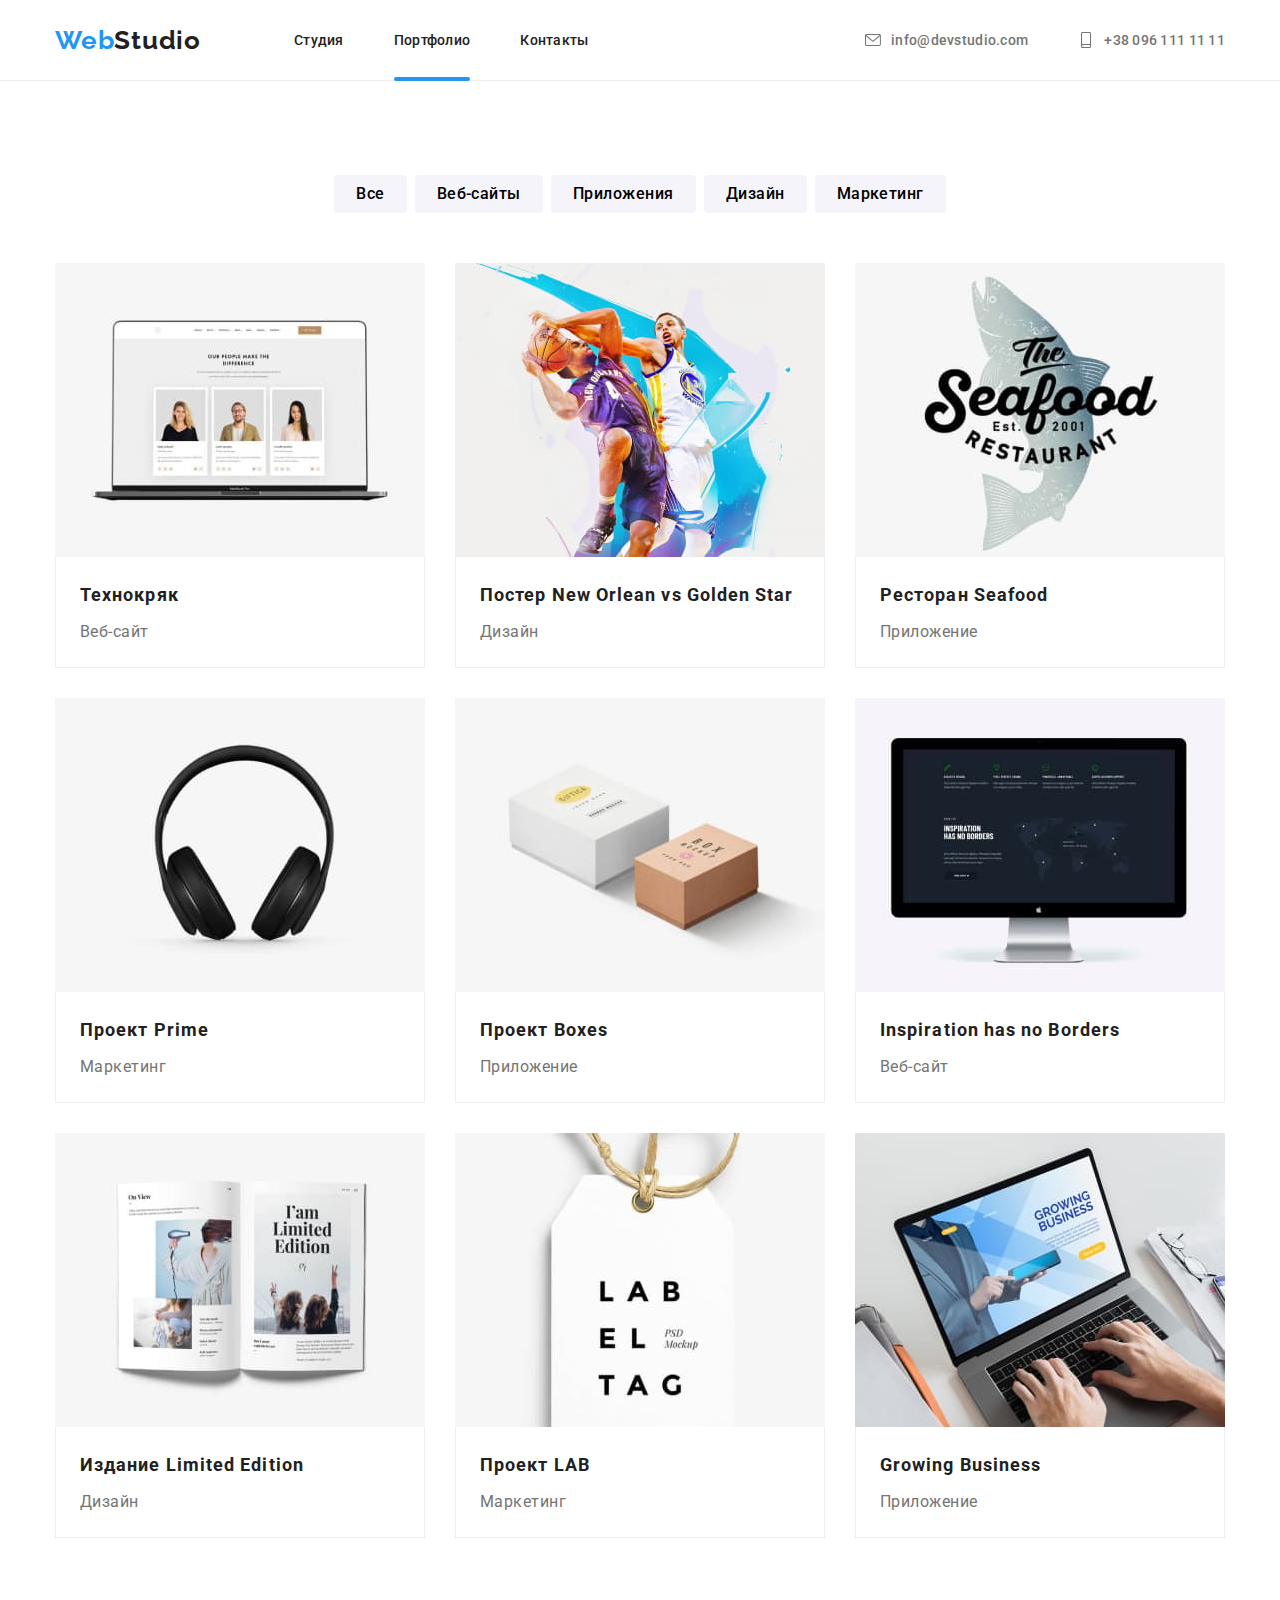
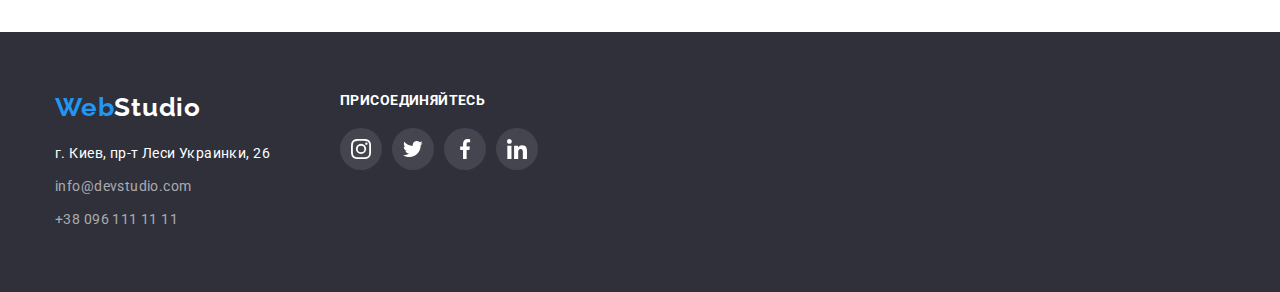
==== portfolio.html @ 7aae0e61 "Copied from previous hw" ====
<!DOCTYPE html>
<html lang="en">
  <head>
    <meta charset="UTF-8" />
    <meta http-equiv="X-UA-Compatible" content="IE=edge" />
    <meta name="viewport" content="width=device-width, initial-scale=1.0" />

    <link rel="preconnect" href="https://fonts.googleapis.com" />
    <link rel="preconnect" href="https://fonts.gstatic.com" crossorigin />
    <!-- todo: add to portfolio -->
    <link
      href="https://fonts.googleapis.com/css2?family=Raleway:wght@700&family=Roboto:wght@400;500;700;900&display=swap"
      rel="stylesheet"
    />

    <link rel="stylesheet" href="./css/modern-normalize.css" />
    <link rel="stylesheet" href="./css/style.css" />

    <title>GOIT-markup: 💯Portfolio</title>
  </head>
  <body>
    <!-- Header start -->
    <header class="page-header">
      <div class="container">
        <nav class="header-nav">
          <a href="./index.html" class="webstudio-logo-link dark"><span>Web</span>Studio</a>
          <ul class="list header-nav-list">
            <li class="header-nav-item">
              <a href="./index.html" class="link nav-link">Студия</a>
            </li>
            <li class="header-nav-item">
              <a href="./portfolio.html" class="link nav-link current">Портфолио</a>
            </li>
            <li class="header-nav-item">
              <a href="#" class="link nav-link">Контакты</a>
            </li>
          </ul>
        </nav>
        <ul class="list header-contacts">
          <li class="header-contacts-item">
            <a href="mailto:info@devstudio.com" class="link contact-link email">
              <svg class="icon-contacts">
                <use href="./images/icons.svg#icon-small-icon-envelope"></use>
              </svg>
              info@devstudio.com
            </a>
          </li>
          <li class="header-contacts-item">
            <a href="tel:+380961111111" class="link contact-link phone">
              <svg class="icon-contacts">
                <use href="./images/icons.svg#icon-small-icon-smartphone"></use>
              </svg>
              +38 096 111 11 11
            </a>
          </li>
        </ul>
      </div>
    </header>
    <!-- Header end -->

    <main class="main-content">
      <section class="portfolio section">
        <div class="container">
          <h2 class="portfolio-title visually-hidden">Portfolio</h2>
          <ul class="list portfolio-nav-list">
            <li class="portfolio-nav-list-item">
              <button class="btn light-btn" type="button">Все</button>
            </li>
            <li class="portfolio-nav-list-item">
              <button class="btn light-btn" type="button">Веб-сайты</button>
            </li>
            <li class="portfolio-nav-list-item">
              <button class="btn light-btn" type="button">Приложения</button>
            </li>
            <li class="portfolio-nav-list-item">
              <button class="btn light-btn" type="button">Дизайн</button>
            </li>
            <li class="portfolio-nav-list-item">
              <button class="btn light-btn" type="button">Маркетинг</button>
            </li>
          </ul>
          <ul class="list project-cards">
            <!-- 1 card -->
            <li class="project-cards-item">
              <div class="card project-card">
                <div class="card-img-wrapper">
                  <img
                    src="./images/our-projects/prj-techno-crack_370x294.jpg"
                    alt="Страница сайта Технокряк"
                    class="card-img project-img"
                    width="370"
                    height="294"
                  />

                  <p class="card-img-text">
                    Технокряк это современная площадка распространения коронавируса. Компании используют эту платформу
                    для цифрового шпионажа и атак на защищённые сервера конкурентов.
                  </p>
                </div>
                <div class="card-info-wrapper">
                  <h3 class="project-name">Технокряк</h3>
                  <p class="project-category">Веб-сайт</p>
                </div>
              </div>
            </li>
            <!-- 2 card -->
            <li class="project-cards-item">
              <div class="card project-card">
                <div class="card-img-wrapper">
                  <img
                    src="./images/our-projects/prj-basketball-poster_370x294.jpg"
                    alt="Постер баскетбольного матча"
                    class="card-img project-img"
                    width="370"
                    height="294"
                  />

                  <p class="card-img-text">
                    Технокряк это современная площадка распространения коронавируса. Компании используют эту платформу
                    для цифрового шпионажа и атак на защищённые сервера конкурентов.
                  </p>
                </div>
                <div class="card-info-wrapper">
                  <h3 class="project-name">Постер New Orlean vs Golden Star</h3>
                  <p class="project-category">Дизайн</p>
                </div>
              </div>
            </li>
            <!-- 3 card -->
            <li class="project-cards-item">
              <div class="card project-card">
                <div class="card-img-wrapper">
                  <img
                    src="./images/our-projects/prj-seafood-restaurant_370x294.jpg"
                    alt="Логотип ресторана Seafood"
                    class="card-img project-img"
                    width="370"
                    height="294"
                  />

                  <p class="card-img-text">
                    Технокряк это современная площадка распространения коронавируса. Компании используют эту платформу
                    для цифрового шпионажа и атак на защищённые сервера конкурентов.
                  </p>
                </div>
                <div class="card-info-wrapper">
                  <h3 class="project-name">Ресторан Seafood</h3>
                  <p class="project-category">Приложение</p>
                </div>
              </div>
            </li>
            <!-- 4 card -->
            <li class="project-cards-item">
              <div class="card project-card">
                <div class="card-img-wrapper">
                  <img
                    src="./images/our-projects/prj-headphones-prime_370x294.jpg"
                    alt="Наушники Prime"
                    class="card-img project-img"
                    width="370"
                    height="294"
                  />

                  <p class="card-img-text">
                    Технокряк это современная площадка распространения коронавируса. Компании используют эту платформу
                    для цифрового шпионажа и атак на защищённые сервера конкурентов.
                  </p>
                </div>
                <div class="card-info-wrapper">
                  <h3 class="project-name">Проект Prime</h3>
                  <p class="project-category">Маркетинг</p>
                </div>
              </div>
            </li>
            <!-- 5 card -->
            <li class="project-cards-item">
              <div class="card project-card">
                <div class="card-img-wrapper">
                  <img
                    src="./images/our-projects/prj-boxes_370x294.jpg"
                    alt="Две красивые упаковки"
                    class="card-img project-img"
                    width="370"
                    height="294"
                  />

                  <p class="card-img-text">
                    Технокряк это современная площадка распространения коронавируса. Компании используют эту платформу
                    для цифрового шпионажа и атак на защищённые сервера конкурентов.
                  </p>
                </div>
                <div class="card-info-wrapper">
                  <h3 class="project-name">Проект Boxes</h3>
                  <p class="project-category">Приложение</p>
                </div>
              </div>
            </li>
            <!-- 6 card -->
            <li class="project-cards-item">
              <div class="card project-card">
                <div class="card-img-wrapper">
                  <img
                    src="./images/our-projects/prj-website-noborders_370x294.jpg"
                    alt="Страница сайта Inspiration has no Borders"
                    class="card-img project-img"
                    width="370"
                    height="294"
                  />

                  <p class="card-img-text">
                    Технокряк это современная площадка распространения коронавируса. Компании используют эту платформу
                    для цифрового шпионажа и атак на защищённые сервера конкурентов.
                  </p>
                </div>
                <div class="card-info-wrapper">
                  <h3 class="project-name">Inspiration has no Borders</h3>
                  <p class="project-category">Веб-сайт</p>
                </div>
              </div>
            </li>
            <!-- 7 card -->
            <li class="project-cards-item">
              <div class="card project-card">
                <div class="card-img-wrapper">
                  <img
                    src="./images/our-projects/prj-limited-edition_370x294.jpg"
                    alt="Разворот журнала Limited Edition"
                    class="card-img project-img"
                    width="370"
                    height="294"
                  />

                  <p class="card-img-text">
                    Технокряк это современная площадка распространения коронавируса. Компании используют эту платформу
                    для цифрового шпионажа и атак на защищённые сервера конкурентов.
                  </p>
                </div>
                <div class="card-info-wrapper">
                  <h3 class="project-name">Издание Limited Edition</h3>
                  <p class="project-category">Дизайн</p>
                </div>
              </div>
            </li>
            <!-- 8 card -->
            <li class="project-cards-item">
              <div class="card project-card">
                <div class="card-img-wrapper">
                  <img
                    src="./images/our-projects/prj-label-tag_370x294.jpg"
                    alt="Название бренда LAB на лейбле"
                    class="card-img project-img"
                    width="370"
                    height="294"
                  />

                  <p class="card-img-text">
                    Технокряк это современная площадка распространения коронавируса. Компании используют эту платформу
                    для цифрового шпионажа и атак на защищённые сервера конкурентов.
                  </p>
                </div>
                <div class="card-info-wrapper">
                  <h3 class="project-name">Проект LAB</h3>
                  <p class="project-category">Маркетинг</p>
                </div>
              </div>
            </li>
            <!-- 9 card -->
            <li class="project-cards-item">
              <div class="card project-card">
                <div class="card-img-wrapper">
                  <img
                    src="./images/our-projects/prj-growing-business_370x294.jpg"
                    alt="Страница приложения Growing Business"
                    class="card-img project-img"
                    width="370"
                    height="294"
                  />

                  <p class="card-img-text">
                    Технокряк это современная площадка распространения коронавируса. Компании используют эту платформу
                    для цифрового шпионажа и атак на защищённые сервера конкурентов.
                  </p>
                </div>
                <div class="card-info-wrapper">
                  <h3 class="project-name">Growing Business</h3>
                  <p class="project-category">Приложение</p>
                </div>
              </div>
            </li>
          </ul>
        </div>
      </section>
    </main>

    <!-- footer start -->
    <footer class="page-footer dark-bg">
      <div class="container">
        <div class="address-wrapper">
          <a href="./index.html" class="webstudio-logo-link light"><span>Web</span>Studio</a>
          <address class="footer-address">
            г. Киев, пр-т Леси Украинки, 26
            <ul class="contacts-list">
              <li class="contact-list-item">
                <a href="mailto:info@devstudio.com" class="link contact-link email">info@devstudio.com</a>
              </li>
              <li class="contact-list-item">
                <a href="tel:+380961111111" class="link contact-link phone">+38 096 111 11 11</a>
              </li>
            </ul>
          </address>
        </div>
        <div class="our-socials">
          <p class="our-social-text">Присоединяйтесь</p>
          <ul class="list our-socials">
            <li class="our-socials-list-item">
              <a href="#" class="social-link dark">
                <span class="visually-hidden">instagram</span>
                <svg class="icon small-icon instagram">
                  <use href="./images/icons.svg#icon-small-icon-instagram"></use>
                </svg>
              </a>
            </li>
            <li class="our-socials-list-item">
              <a href="" class="social-link dark">
                <span class="visually-hidden">twitter</span>
                <svg class="icon small-icon twitter">
                  <use href="./images/icons.svg#icon-small-icon-twitter"></use>
                </svg>
              </a>
            </li>
            <li class="our-socials-list-item">
              <a href="" class="social-link dark">
                <span class="visually-hidden">facebook</span>
                <svg class="icon small-icon facebook">
                  <use href="./images/icons.svg#icon-small-icon-facebook"></use>
                </svg>
              </a>
            </li>
            <li class="our-socials-list-item">
              <a href="" class="social-link dark">
                <span class="visually-hidden">linkedin</span>
                <svg class="icon small-icon linkedin">
                  <use href="./images/icons.svg#icon-small-icon-linkedin"></use>
                </svg>
              </a>
            </li>
          </ul>
        </div>
      </div>
    </footer>
    <!-- footer end -->
  </body>
</html>
---- css/style.css ----
:root {
  --white-color: #fff;
  --black-color: #000;
  --font-main-color: #757575;
  --font-light-color: var(--white-color);
  --font-accent-color: #2196f3;
  --font-accent-secodary-color: #212121;
  --background-dark-color: #2f303a;
  --foreground-icon-color: #afb1b8;
  --background-light-color: #f5f4fa;
  --header-border-bottom: #ececec;
  --main-font-family: 'Roboto', 'Segoe UI', Tahoma, Geneva, Verdana, sans-serif;
  --accent-font-family: 'Raleway', 'Segoe UI', Tahoma, Geneva, Verdana, sans-serif;
  --main-footer-color: var(--black-color);
  --main-font-size: 16px;
  --btn-border-radius: calc(var(--main-font-size) / 4);
}

/*
 * GLOBAL STYLES
 */
body {
  font-family: var(--main-font-family);
  font-size: var(--main-font-size);
  color: var(--font-main-color);
  position: relative;
}

img {
  display: block;
  max-width: 100%;
  height: auto;
}

.container {
  width: 1200px;
  margin: 0 auto;
  padding-left: 15px;
  padding-right: 15px;
}

.visually-hidden:not(:focus):not(:active) {
  position: absolute;
  width: 1px;
  height: 1px;
  margin: -1px;
  border: 0;
  padding: 0;
  white-space: nowrap;
  clip-path: inset(100%);
  clip: rect(0 0 0 0);
  overflow: hidden;
}

.webstudio-logo-link {
  display: block;

  text-decoration: none;
  font-family: var(--accent-font-family);
  font-size: 26px;
  line-height: 1.175;
  font-weight: 700;
  letter-spacing: calc(26px * 0.03);
}

.webstudio-logo-link span {
  color: var(--font-accent-color);
}

.link {
  text-decoration: none;
}

.dark {
  color: var(--font-accent-secodary-color);
}

.light {
  color: var(--font-light-color);
}

.dark-bg {
  background-color: var(--background-dark-color);
}

.light-bg {
  background-color: var(--background-light-color);
}

.btn {
  cursor: pointer;
  outline: none;
  background: transparent;
  border: none;

  font-size: var(--main-font-size);
  line-height: 1.87;

  border-radius: var(--btn-border-radius);

  transition: background 250ms cubic-bezier(0.4, 0, 0.2, 1), box-shadow 250ms cubic-bezier(0.4, 0, 0.2, 1),
    color 250ms cubic-bezier(0.4, 0, 0.2, 1);
}

.base-btn {
  font-weight: bold;
  letter-spacing: calc(var(--main-font-size) * 0.06);
  color: var(--font-light-color);
  background-color: var(--font-accent-color);

  padding-top: calc(var(--main-font-size) * 0.625);
  padding-bottom: calc(var(--main-font-size) * 0.625);
  padding-right: calc(var(--main-font-size) * 2);
  padding-left: calc(var(--main-font-size) * 2);
  box-shadow: 0px 4px 4px rgba(0, 0, 0, 0.15);
}

.base-btn:hover,
.base-btn:focus {
  background: #188ce8;
  box-shadow: 0px 4px 4px rgba(0, 0, 0, 0.15);
}

.light-btn {
  font-weight: 500;
  line-height: 1.625;
  letter-spacing: calc(var(--main-font-size) * 0.03);
  background-color: var(--background-light-color);

  padding-top: calc(var(--main-font-size) * 0.375);
  padding-bottom: calc(var(--main-font-size) * 0.375);
  padding-right: calc(var(--main-font-size) * 1.375);
  padding-left: calc(var(--main-font-size) * 1.375);
}

.light-btn:hover,
.light-btn:focus {
  background-color: var(--font-accent-color);
  color: var(--font-light-color);
  box-shadow: 0px 3px 1px rgba(0, 0, 0, 0.1), 0px 1px 2px rgba(0, 0, 0, 0.08), 0px 2px 2px rgba(0, 0, 0, 0.12);
}

.list {
  list-style: none;
  margin-top: 0;
  margin-bottom: 0;
  padding-left: 0;
  display: flex;
}


.is-hidden {
  opacity: 0;
  pointer-events: none;
  visibility: hidden;
}

/* HEADER */
/* nav list */
.page-header {
  border-bottom: solid 1px var(--header-border-bottom);
}

.page-header > .container {
  display: flex;
}

.header-nav {
  display: flex;
  align-items: center;
}

.header-nav > .webstudio-logo-link {
  margin-right: 93px;
}

.header-nav-list,
.header-contacts {
  --list-font-size: calc(var(--main-font-size) * 0.875);
  font-weight: 500;
  font-size: var(--list-font-size);
  letter-spacing: calc(var(--list-font-size) * 0.02);
}

.header-nav-item:not(:last-child) {
  margin-right: 50px;
}

.header-contacts {
  margin-left: auto;
}

.header-contacts-item + .header-contacts-item {
  margin-left: 50px;
}

.nav-link,
.contact-link {
  display: block;
  padding-top: 32px;
  padding-bottom: 32px;

  transition: color 250ms cubic-bezier(0.4, 0, 0.2, 1);
}

.nav-link {
  position: relative;
  color: var(--font-accent-secodary-color);
}

.contact-link {
  color: var(--font-main-color);
  display: inline-flex;
  align-items: center;
}

.nav-link:hover,
.nav-link:focus,
.contact-link:focus,
.contact-link:hover {
  color: var(--font-accent-color);
}

.link.nav-link::after {
  opacity: 0;
  transition: opacity 250ms cubic-bezier(0.4, 0, 0.2, 1);
}

.nav-link.current::after,
.nav-link:hover::after,
.nav-link:focus::after {
  opacity: 1;
  position: absolute;
  bottom: calc(0% - 1px);
  border-radius: 4px;
  content: '';
  display: block;
  width: 100%;
  height: 4px;
  background-color: #2196f3;
}

.icon-contacts {
  width: 16px;
  height: 16px;
  fill: currentColor;
  margin-right: 10px;
}

/*  overlay */

.backdrop-container {
  position: fixed;
  z-index: 999;
  top: 0;
  right: 0;
  width: 100vw;
  height: 100vh;
  background-color: rgba(0, 0, 0, 0.2);

  display: flex;
  align-items: center;
  justify-content: center;
}

.backdrop-container .card {
  position: relative;
  width: 528px;
  height: 581px;
  background-color: #fff;
  border-radius: var(--btn-border-radius);
  box-shadow: 0px 1px 3px rgba(0, 0, 0, 0.12), 0px 1px 1px rgba(0, 0, 0, 0.14), 0px 2px 1px rgba(0, 0, 0, 0.2);
  transform: scale(1);
  transition: transform 1s cubic-bezier(0.4, 0, 0.2, 1);
}

.is-hidden .card {
  transform: scale(0);
}

.close-btn {
  position: absolute;
  right: 8px;
  top: 8px;
  padding-top: 10px;
  padding-bottom: 10px;
  padding-left: 10px;
  padding-right: 10px;
  border: 1px solid rgba(0, 0, 0, 0.1);
  border-radius: 50%;

  transition: box-shadow 250ms cubic-bezier(0.4, 0, 0.2, 1), background-color 250ms cubic-bezier(0.4, 0, 0.2, 1);
}

.close-icon {
  display: block;
  width: 11px;
  height: 11px;
}

.close-btn:hover,
.close-btn:focus {
  box-shadow: 0 1px 2px rgba(0, 0, 0, 0.2);
  background-color: rgba(0, 0, 0, 0.05);
}

/* MAIN */
.hero {
  padding-top: 200px;
  padding-bottom: 200px;

  text-align: center;

  background-image: linear-gradient(to top, rgba(47, 48, 58, 0.4), rgba(47, 48, 58, 0.4)),
    url(../images/hero-our-compay.jpg);
  background-repeat: no-repeat;
  background-size: 1600px;
  background-position: center;
}

.hero-title {
  margin-top: 0;
  margin-bottom: 30px;
  margin-left: auto;
  margin-right: auto;
  width: 696px;

  --title-font-size: calc(var(--main-font-size) * 2.75);
  font-size: var(--title-font-size);
  font-weight: 900;
  line-height: 1.36;
  letter-spacing: calc(var(--title-font-size) * 0.06);
  text-transform: uppercase;
  color: var(--font-light-color);
}

.main-sections-title {
  margin-top: 0;
  margin-bottom: 50px;

  --title-font-size: calc(var(--main-font-size) * 2.25);
  font-size: var(--title-font-size);
  line-height: 1.167;
  text-align: center;
  color: var(--font-accent-secodary-color);
}

.section {
  padding-top: 94px;
  padding-bottom: 94px;
}

.peculiarities-list {
  flex-wrap: wrap;
  margin-left: -30px;

  --list-font-size: calc(var(--main-font-size) * 0.875);
  font-size: var(--list-font-size);
  letter-spacing: calc(var(--list-font-size) * 0.03);
}

.peculiarities-list-item {
  flex-basis: calc((100% - 4 * 30px) / 4);
  margin-left: 30px;
}

.peculiarities-icon-wrapper {
  display: flex;
  align-items: center;
  height: 120px;
  background: var(--background-light-color);
  border-radius: var(--btn-border-radius);
  margin-bottom: 30px;
}

.icon {
  display: block;

  margin-right: auto;
  margin-left: auto;
}

.icon-peculiarities {
  height: 70px;
  width: 70px;
}

.peculiarities-item-title {
  margin-top: 0;
  margin-bottom: 10px;

  font-size: var(--list-font-size);
  color: var(--font-accent-secodary-color);
  line-height: 1.14286;
  text-transform: uppercase;
  font-weight: 800;
}

.peculiarities-item-info {
  margin-top: 0;
  margin-bottom: 0;

  line-height: 1.714285;
}

.our-work.section {
  padding-top: 0;
}

.our-work-list {
  margin-left: -30px;
}

.our-work-list-item {
  flex-basis: calc((100% - 3 * 30px) / 3);
  margin-left: 30px;
}

.our-work-link {
  display: block;
  position: relative;
  color: var(--font-light-color);
}

.our-work-link-text {
  --link-text-size: calc(var(--main-font-size) * 0.875);

  display: flex;
  align-items: center;
  justify-content: center;
  position: absolute;
  bottom: 0;
  right: 0;
  width: 100%;
  height: 70px;

  font-weight: bold;
  font-size: var(--section-font-size);
  line-height: var(--main-font-size);
  letter-spacing: calc(var(--list-font-size) * 0.02);
  text-transform: uppercase;

  background-color: rgba(47, 48, 58, 0.8);
}

.our-team-list {
  margin-left: -30px;
}

.our-team-list-item {
  flex-basis: calc((100% - 4 * 30px) / 4);
  margin-left: 30px;
}

.card {
  margin-top: 0;
  margin-bottom: 0;
  margin-right: 0;
  margin-left: 0;
}

.team-member-card {
  background-color: var(--font-light-color);

  border-bottom-left-radius: var(--btn-border-radius);
  border-bottom-right-radius: var(--btn-border-radius);
  box-shadow: 0px 1px 3px rgba(0, 0, 0, 0.12), 0px 1px 1px rgba(0, 0, 0, 0.14), 0px 2px 1px rgba(0, 0, 0, 0.2);
}

.team-member-info,
.team-member-name {
  font-size: var(--main-font-size);
  line-height: 1.1875;
  text-align: center;
}

.team-member-info {
  padding-top: 30px;
  padding-bottom: 30px;
  padding-right: 32px;
  padding-left: 32px;
}

.team-member-position {
  margin-top: 0;
  margin-bottom: 16px;
}

.team-member-name {
  font-weight: 500;
  color: var(--font-accent-secodary-color);
  margin-top: 0;
  margin-bottom: 10px;
}

.socials-list-item + .socials-list-item {
  margin-left: 10px;
}

.social-link {
  display: flex;
  align-items: center;
  padding: 11px;
  border-radius: 50%;
  color: var(--font-accent-secodary-color);

  transition: background-color 250ms cubic-bezier(0.4, 0, 0.2, 1);
}

.small-icon {
  width: 20px;
  height: 20px;
  fill: var(--foreground-icon-color);

  transition: fill 250ms cubic-bezier(0.4, 0, 0.2, 1);
}

.social-link:hover {
  background-color: var(--font-accent-color);
}

.social-link:hover .small-icon {
  fill: var(--font-light-color);
}

/* our-clients section */
.clients-list {
  margin-top: -30px;
  margin-left: -30px;
}

.clients-list-item {
  margin-top: 30px;
  margin-left: 30px;
}

.clients-list .icon {
  height: 60px;
  width: 106px;
  fill: var(--foreground-icon-color);

  transition: fill 250ms cubic-bezier(0.4, 0, 0.2, 1);
}

.clients-link {
  display: flex;
  padding-top: 15px;
  padding-bottom: 15px;
  padding-left: 31px;
  padding-right: 31px;
  border: solid 1px var(--foreground-icon-color);
  border-radius: var(--btn-border-radius);

  transition: border 250ms cubic-bezier(0.4, 0, 0.2, 1);
}

.clients-link:hover {
  border: solid 1px var(--font-accent-color);
}

.clients-link:hover .icon {
  fill: var(--font-accent-color);
}

.our-social-text {
  --section-font-size: calc(var(--main-font-size) * 0.875);
  margin-top: 0;
  margin-bottom: 20px;

  font-size: var(--section-font-size);
  line-height: var(--main-font-size);
  letter-spacing: calc(var(--section-font-size) * 0.03);
  text-transform: uppercase;
  color: var(--font-light-color);
  font-weight: bold;
}

.our-socials-list-item + .our-socials-list-item {
  margin-left: 10px;
}

.social-link.dark {
  background-color: rgba(255, 255, 255, 0.1);
  color: var(--font-light-color);
}

.social-link.dark .icon {
  fill: currentColor;
}

.social-link.dark:hover {
  background-color: var(--font-accent-color);
}

/* Portfolio page */
.portfolio-nav-list {
  flex-wrap: wrap;
  justify-content: center;
  margin-bottom: 50px;
}

.portfolio-nav-list-item + .portfolio-nav-list-item {
  margin-left: 8px;
}

.project-cards {
  flex-wrap: wrap;
  margin-left: -30px;
  margin-top: -30px;
}

.project-cards-item {
  flex-basis: calc((100% - 3 * 30px) / 3);
  margin-left: 30px;
  margin-top: 30px;

  transition: box-shadow 250ms cubic-bezier(0.4, 0, 0.2, 1);
}

.card-img-wrapper {
  position: relative;
  overflow: hidden;
}

.card-img-text {
  position: absolute;
  top: 100%;
  left: 0;
  margin-top: 0;
  margin-bottom: 0;
  padding-top: 63px;
  padding-bottom: 63px;
  padding-left: 24px;
  padding-right: 24px;

  width: 100%;
  height: 100%;

  font-size: 18px;
  line-height: 28px;

  --text-font-size: calc(var(--main-font-size) * 1.125);
  font-size: var(--text-font-size);
  line-height: 1.555;
  letter-spacing: calc(var(--text-font-size) * 0.03);
  color: var(--font-light-color);
  background: rgba(33, 150, 243, 0.9);

  transition: top 250ms cubic-bezier(0.4, 0, 0.2, 1);
}

.card-info-wrapper {
  padding-top: 20px;
  padding-bottom: 20px;
  padding-right: 24px;
  padding-left: 24px;
  border-bottom: 1px solid #eeeeee;
  border-left: 1px solid #eeeeee;
  border-right: 1px solid #eeeeee;
}

.project-name {
  margin-top: 0;
  margin-bottom: 4px;

  --title-font-size: calc(var(--main-font-size) * 1.125);
  font-weight: bold;
  font-size: var(--title-font-size);
  line-height: 2;
  letter-spacing: calc(var(--title-font-size) * 0.06);
  color: var(--font-accent-secodary-color);
}

.project-category {
  margin-top: 0;
  margin-bottom: 0;
  line-height: 1.87;
  letter-spacing: calc(var(--main-font-size) * 0.03);
}

.project-cards-item:hover {
  cursor: pointer;
  box-shadow: 0px 1px 1px rgba(0, 0, 0, 0.12), 0px 4px 4px rgba(0, 0, 0, 0.06), 1px 4px 6px rgba(0, 0, 0, 0.16);
}

.project-cards-item:hover .card-img-text {
  top: 0;
}

/* FOOTER */
.page-footer .container {
  display: flex;
}

.page-footer {
  padding-top: 60px;
  padding-bottom: 60px;
}

.address-wrapper {
  margin-right: 70px;
}

.page-footer .webstudio-logo-link {
  margin-bottom: 20px;
}

.footer-address {
  --footer-font-size: calc(var(--main-font-size) * 0.875);
  font-size: var(--footer-font-size);
  line-height: 1.71428;
  font-style: normal;
  color: var(--font-light-color);
  letter-spacing: calc(var(--footer-font-size) * 0.03);
}

.footer-address > .contacts-list {
  list-style: none;
  margin-top: 0;
  margin-bottom: 0;
  padding-left: 0;
  padding-top: 9px;
}

.contact-list-item + .contact-list-item {
  padding-top: 9px;
}

.footer-address .link {
  padding-top: 0;
  padding-bottom: 0;
}

.page-footer .contact-link {
  color: rgba(255, 255, 255, 0.6);

  transition: color 250ms cubic-bezier(0.4, 0, 0.2, 1);
}

.page-footer .contact-link:hover,
.page-footer .contact-link:focus {
  color: var(--font-accent-color);
}
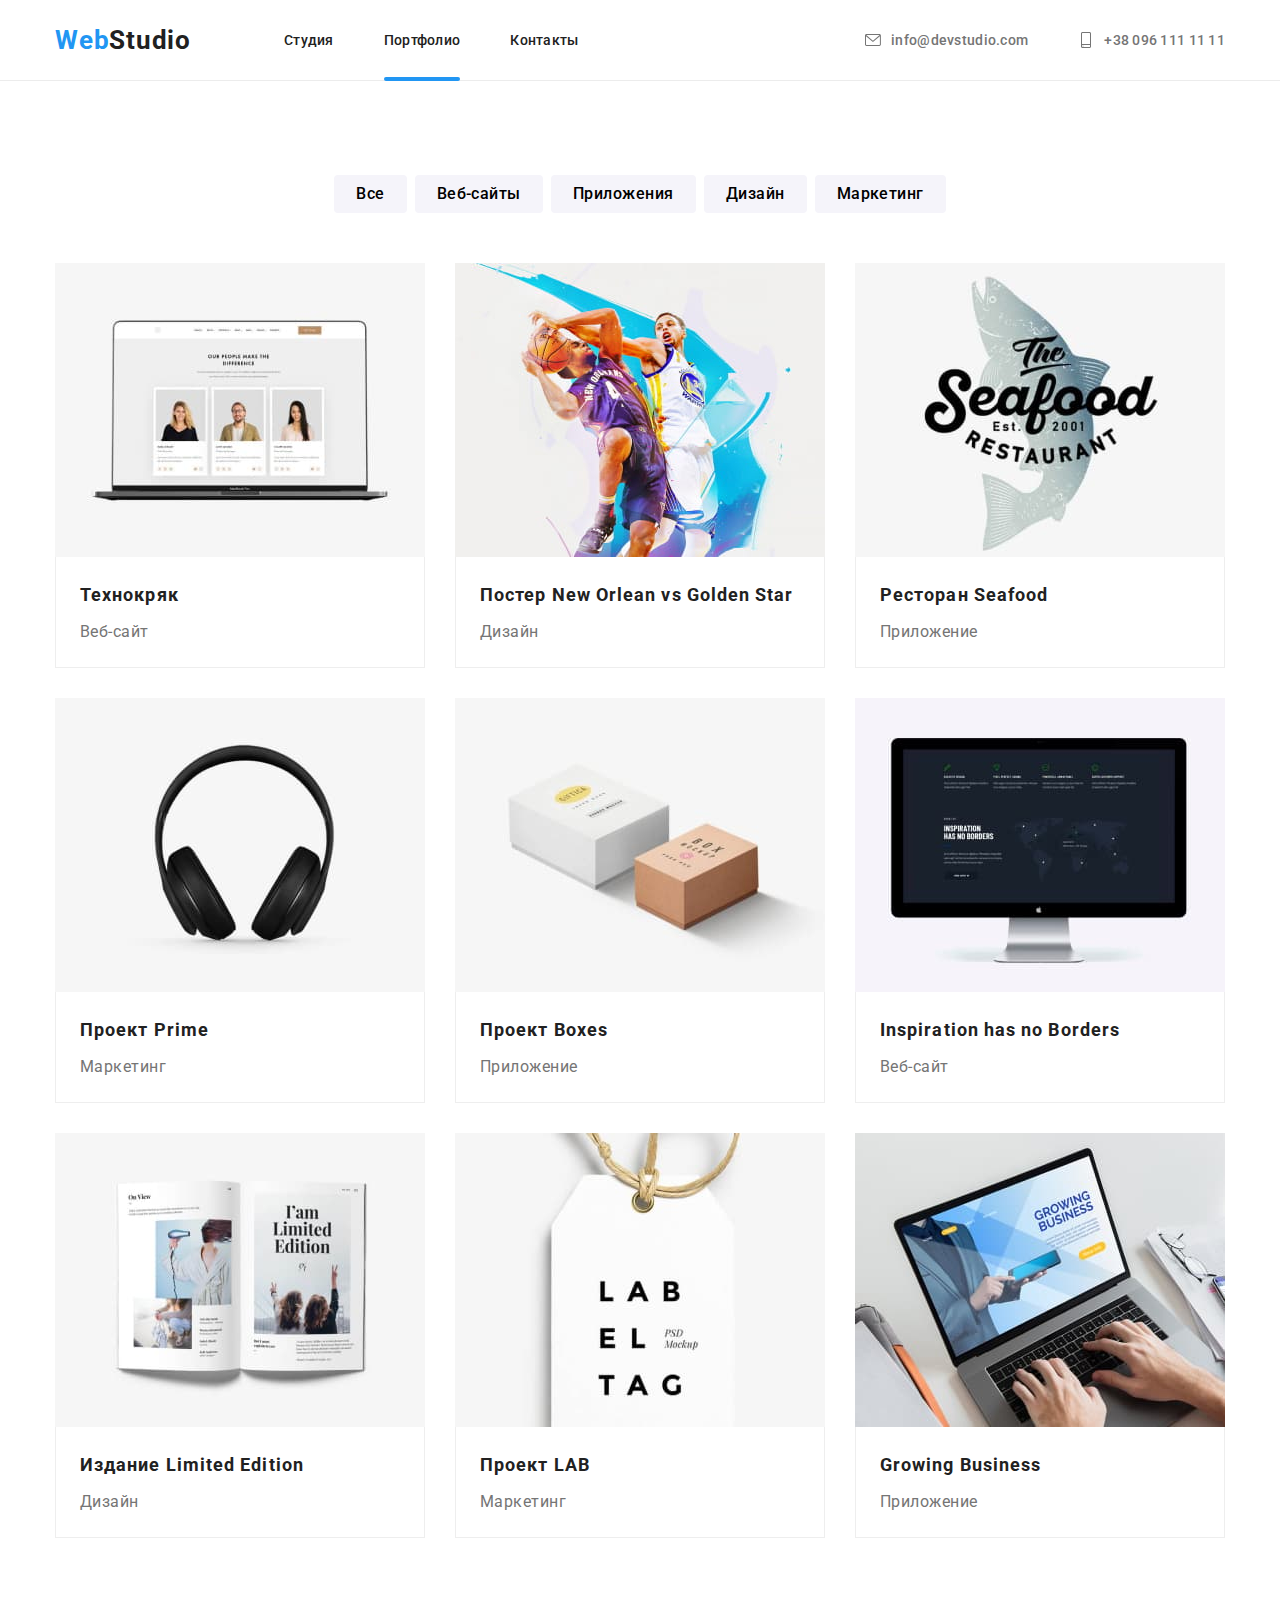
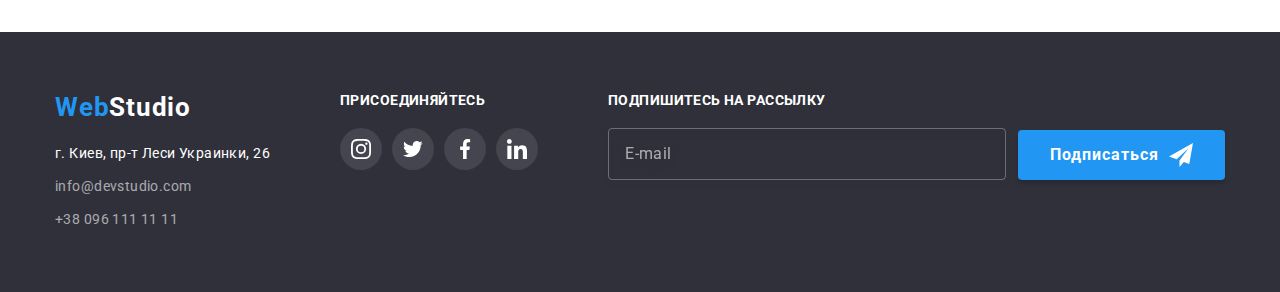
==== commit fe493c9e: "finished" ====
--- a/portfolio.html
+++ b/portfolio.html
@@ -295,7 +295,7 @@
     <!-- footer start -->
     <footer class="page-footer dark-bg">
       <div class="container">
-        <div class="address-wrapper">
+        <div class="address-wrapper footer-block">
           <a href="./index.html" class="webstudio-logo-link light"><span>Web</span>Studio</a>
           <address class="footer-address">
             г. Киев, пр-т Леси Украинки, 26
@@ -309,7 +309,7 @@
             </ul>
           </address>
         </div>
-        <div class="our-socials">
+        <div class="our-socials footer-block">
           <p class="our-social-text">Присоединяйтесь</p>
           <ul class="list our-socials">
             <li class="our-socials-list-item">
@@ -346,6 +346,22 @@
             </li>
           </ul>
         </div>
+
+        <div class="form-wrapper footer-block">
+          <form name="user-email-form" class="email-form">
+            <div class="input-wrapper">
+              <label class="input-label light" for="user-email">Подпишитесь на рассылку</label>
+              <input class="input-text email" type="email" name="user-email" id="user-email" placeholder="E-mail" />
+            </div>
+
+            <button type="submit" class="btn base-btn">
+              <span class="submit-text">Подписаться</span>
+              <svg class="icon small-icon icon-send">
+                <use href="./images/icons.svg#icon-send"></use>
+              </svg>
+            </button>
+          </form>
+        </div>
       </div>
     </footer>
     <!-- footer end -->
--- a/css/style.css
+++ b/css/style.css
@@ -26,7 +26,8 @@
   position: relative;
 }
 
-img {
+img,
+svg {
   display: block;
   max-width: 100%;
   height: auto;
@@ -56,7 +57,7 @@
   display: block;
 
   text-decoration: none;
-  font-family: var(--accent-font-family);
+
   font-size: 26px;
   line-height: 1.175;
   font-weight: 700;
@@ -148,11 +149,14 @@
   display: flex;
 }
 
-
 .is-hidden {
   opacity: 0;
   pointer-events: none;
   visibility: hidden;
+}
+
+.input-wrapper textarea {
+  resize: none;
 }
 
 /* HEADER */
@@ -266,7 +270,7 @@
 .backdrop-container .card {
   position: relative;
   width: 528px;
-  height: 581px;
+  /* height: 581px; */
   background-color: #fff;
   border-radius: var(--btn-border-radius);
   box-shadow: 0px 1px 3px rgba(0, 0, 0, 0.12), 0px 1px 1px rgba(0, 0, 0, 0.14), 0px 2px 1px rgba(0, 0, 0, 0.2);
@@ -304,6 +308,29 @@
   background-color: rgba(0, 0, 0, 0.05);
 }
 
+.p-40 {
+  padding-left: 40px;
+  padding-right: 40px;
+  padding-bottom: 40px;
+  padding-top: 40px;
+}
+
+.form-title {
+  --title-font-size: calc(var(--main-font-size) * 1.25);
+
+  margin-top: 0;
+  margin-bottom: 12px;
+
+  font-size: var(--title-font-size);
+  line-height: calc(var(--title-font-size) * 1.15);
+  letter-spacing: calc(var(--main-font-size) * 0.03);
+  color: var(--font-accent-secodary-color);
+
+  font-style: normal;
+  font-weight: bold;
+  text-align: center;
+}
+
 /* MAIN */
 .hero {
   padding-top: 200px;
@@ -697,8 +724,8 @@
   padding-bottom: 60px;
 }
 
-.address-wrapper {
-  margin-right: 70px;
+.footer-block + .footer-block {
+  margin-left: 70px;
 }
 
 .page-footer .webstudio-logo-link {
@@ -741,3 +768,225 @@
 .page-footer .contact-link:focus {
   color: var(--font-accent-color);
 }
+
+.form-wrapper {
+  flex-grow: 2;
+}
+
+.email-form {
+  display: flex;
+  align-items: flex-end;
+}
+
+.input-wrapper label:hover {
+  cursor: pointer;
+}
+
+.input-wrapper {
+  display: flex;
+  flex-direction: column;
+
+  flex-grow: 2;
+}
+
+.email-form .input-wrapper {
+  margin-right: 12px;
+}
+
+.main-user-form .input-wrapper {
+  position: relative;
+}
+
+.main-user-form .input-wrapper:not(:last-child) {
+  margin-bottom: 10px;
+}
+
+.main-user-form .input-wrapper.user-aggrement {
+  margin-bottom: 30px;
+}
+
+.user-aggrement.checkbox {
+  position: absolute;
+  width: 1px;
+  height: 1px;
+  margin: -1px;
+  border: 0;
+  padding: 0;
+  white-space: nowrap;
+  clip-path: inset(100%);
+  clip: rect(0 0 0 0);
+  overflow: hidden;
+}
+
+.input-icon.checkbox-icon {
+  width: 16px;
+  height: 16px;
+  display: flex;
+  justify-content: center;
+  align-items: center;
+
+  top: 50%;
+  transform: translateY(-50%);
+
+  border: 2px solid var(--font-accent-secodary-color);
+  border-radius: 2px;
+}
+
+.user-aggrement.checkbox + .checkbox-icon .icon-svg {
+  display: none;
+}
+
+.user-aggrement.checkbox:checked + .checkbox-icon .icon-svg {
+  display: block;
+}
+
+.input-wrapper label {
+  margin-bottom: 20px;
+
+  --footer-font-size: calc(var(--main-font-size) * 0.875);
+  font-style: normal;
+  font-weight: bold;
+  text-transform: uppercase;
+
+  font-size: var(--footer-font-size);
+  line-height: var(--main-font-size);
+  letter-spacing: calc(var(--footer-font-size) * 0.03);
+}
+
+.input-text {
+  background: transparent;
+  filter: drop-shadow(0px 4px 4px rgba(0, 0, 0, 0.15));
+  border-radius: 4px;
+}
+
+.main-user-form .input-text {
+  --input-text-font-size: calc(var(--main-font-size) * 0.75);
+
+  padding-left: 12px;
+  padding-right: 12px;
+  padding-top: 10px;
+  padding-bottom: 10px;
+
+  font-size: var(--input-text-font-size);
+  line-height: calc(var(--main-font-size) * 0.875);
+  letter-spacing: calc(var(--input-text-font-size) * 0.03);
+
+  border: 1px solid rgba(33, 33, 33, 0.2);
+}
+
+.main-user-form input.input-text {
+  padding-left: calc(12px + 18px + 12px);
+}
+
+.input-icon {
+  display: block;
+  position: absolute;
+  bottom: 0;
+  left: 12px;
+  transform: translateY(-50%);
+}
+
+.icon-svg {
+  width: 18px;
+  height: 18px;
+}
+
+.input-wrapper.user-aggrement {
+  flex-direction: row;
+  align-items: center;
+  justify-content: center;
+}
+
+.input-label.checkbox {
+  margin-bottom: 0;
+  margin-left: 24px;
+  text-transform: none;
+  font-style: normal;
+  font-weight: normal;
+  line-height: calc(var(--main-font-size) * 1.5);
+  letter-spacing: calc(var(--main-font-size) * 0.875 * 0.03);
+}
+
+.input-text:focus-within {
+  outline: transparent;
+  border-color: var(--font-accent-color);
+}
+
+.input-text:focus-within + .input-icon .icon-svg {
+  fill: var(--font-accent-color);
+}
+
+.main-user-form .input-text::placeholder {
+  --input-text-font-size: calc(var(--main-font-size) * 0.75);
+  font-size: var(--input-text-font-size);
+  line-height: calc(var(--main-font-size) * 0.875);
+  letter-spacing: calc(var(--input-text-font-size) * 0.03);
+  color: rgba(117, 117, 117, 0.5);
+}
+
+.main-user-form .btn {
+  display: block;
+  margin-right: auto;
+  margin-left: auto;
+}
+
+.input-text.email {
+  padding-left: 16px;
+  padding-top: 15px;
+  padding-bottom: 15px;
+  padding-right: 16px;
+  border: 1px solid rgba(255, 255, 255, 0.3);
+}
+
+.input-text::placeholder {
+  font-size: var(--main-font-size);
+  line-height: 20px;
+  letter-spacing: calc(var(--main-font-size) * 0.03);
+  color: rgba(255, 255, 255, 0.6);
+}
+
+.input-text.email:not(:placeholder-shown) {
+  border: 1px solid var(--font-accent-color);
+}
+
+.input-text.email {
+  font-size: var(--main-font-size);
+  line-height: 20px;
+  letter-spacing: calc(var(--main-font-size) * 0.03);
+  color: var(--background-light-color);
+}
+
+.input-label.small-top {
+  --list-font-size: calc(var(--main-font-size) * 0.75);
+
+  font-size: var(--list-font-size);
+  line-height: calc(var(--list-font-size) * 1.166);
+  letter-spacing: calc(var(--list-font-size) * 0.001);
+  text-transform: capitalize;
+  font-style: normal;
+  font-weight: normal;
+  margin-bottom: 4px;
+}
+
+.input-label.light {
+  color: var(--font-light-color);
+}
+
+.email-form .btn {
+  display: flex;
+  align-items: center;
+}
+
+.submit-text {
+  line-height: 30px;
+}
+
+.icon-send {
+  fill: var(--font-light-color);
+  width: 24px;
+  height: 24px;
+}
+
+.submit-text + .icon-send {
+  margin-left: 10px;
+}
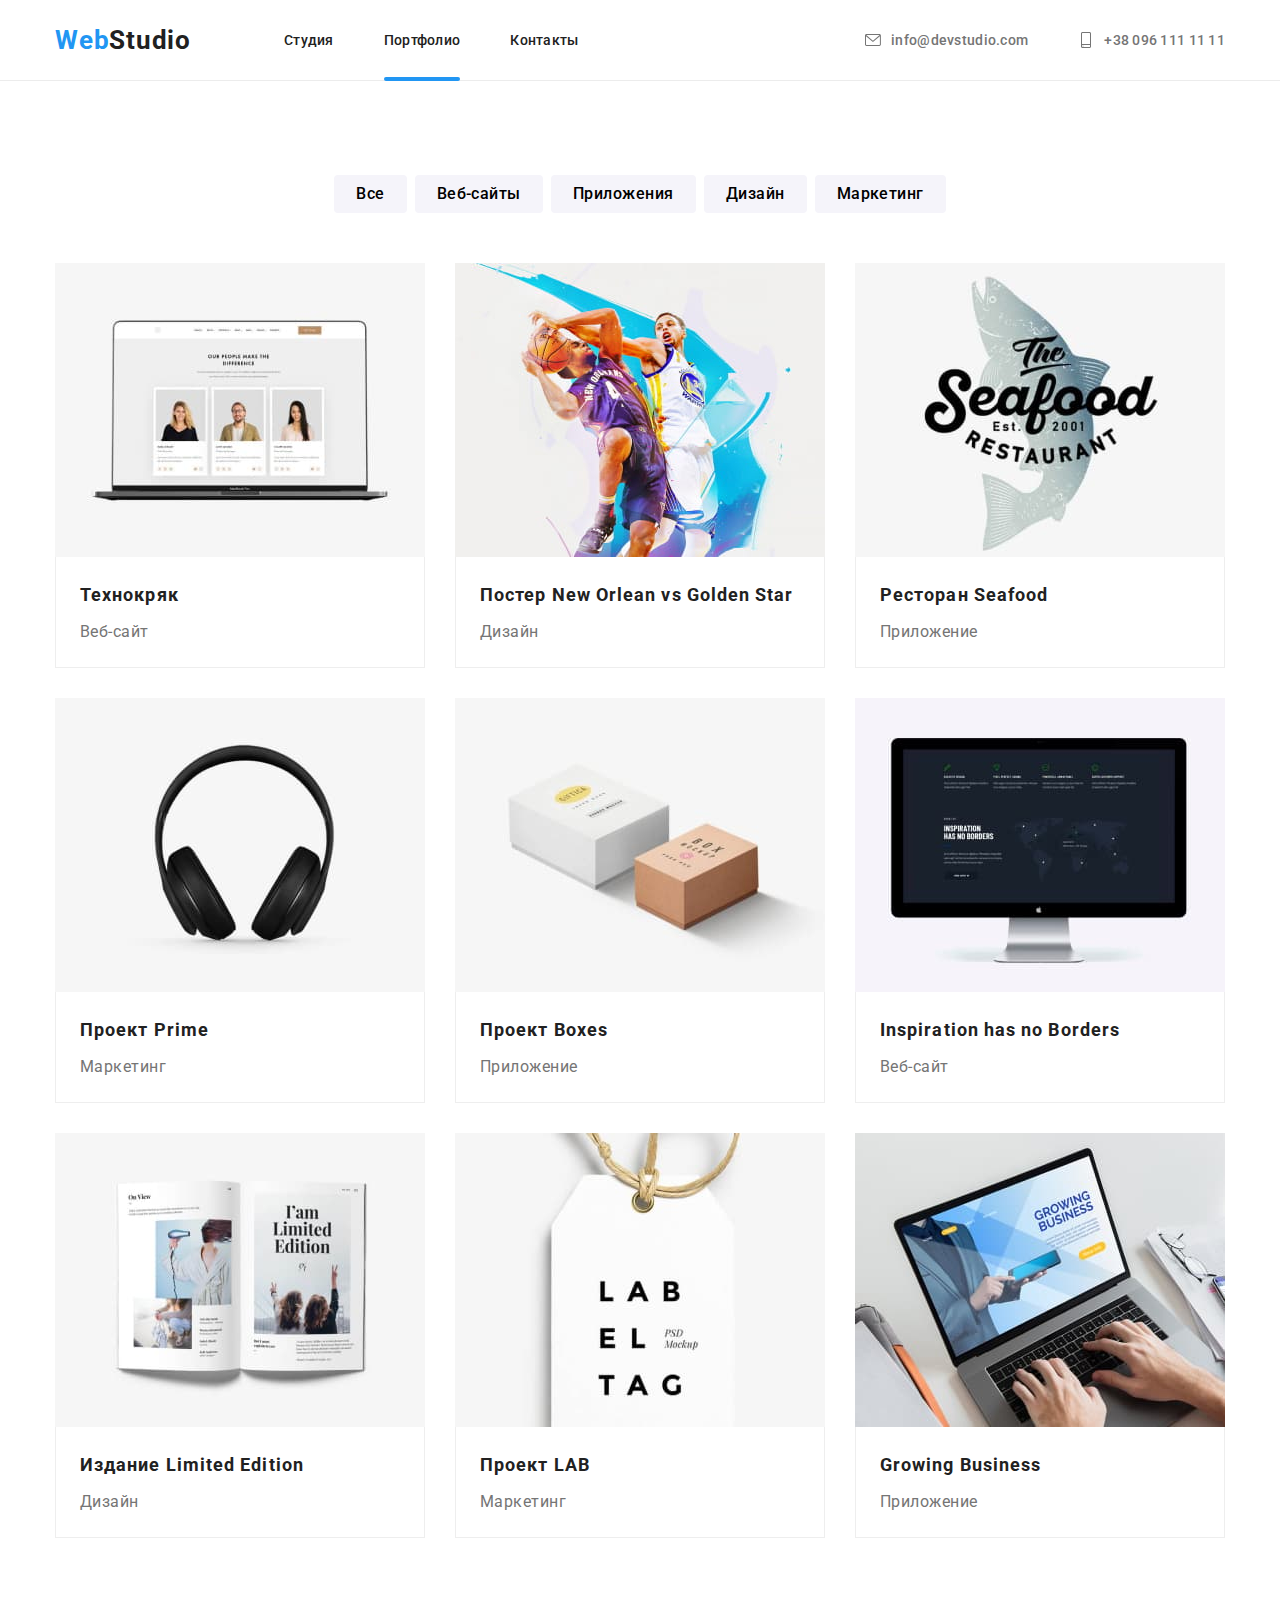
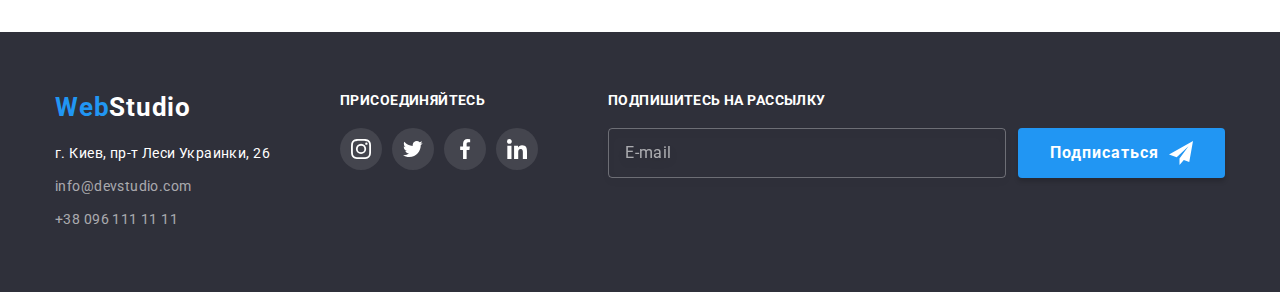
==== commit a6442935: "cache clean" ====
--- a/portfolio.html
+++ b/portfolio.html
@@ -14,7 +14,7 @@
     />
 
     <link rel="stylesheet" href="./css/modern-normalize.css" />
-    <link rel="stylesheet" href="./css/style.css" />
+    <link rel="stylesheet" href="./css/style_v1.css" />
 
     <title>GOIT-markup: 💯Portfolio</title>
   </head>
--- a/css/style_v1.css
+++ b/css/style_v1.css
@@ -0,0 +1,1028 @@
+:root {
+  --white-color: #fff;
+  --black-color: #000;
+  --font-main-color: #757575;
+  --font-light-color: var(--white-color);
+  --font-accent-color: #2196f3;
+  --font-accent-secodary-color: #212121;
+  --background-dark-color: #2f303a;
+  --foreground-icon-color: #afb1b8;
+  --background-light-color: #f5f4fa;
+  --header-border-bottom: #ececec;
+  --main-font-family: 'Roboto', 'Segoe UI', Tahoma, Geneva, Verdana, sans-serif;
+  --accent-font-family: 'Raleway', 'Segoe UI', Tahoma, Geneva, Verdana, sans-serif;
+  --main-footer-color: var(--black-color);
+  --main-font-size: 16px;
+  --btn-border-radius: calc(var(--main-font-size) / 4);
+}
+
+/*
+ * GLOBAL STYLES
+ */
+body {
+  font-family: var(--main-font-family);
+  font-size: var(--main-font-size);
+  color: var(--font-main-color);
+  position: relative;
+}
+
+img,
+svg {
+  display: block;
+  max-width: 100%;
+  height: auto;
+}
+
+.container {
+  width: 1200px;
+  margin: 0 auto;
+  padding-left: 15px;
+  padding-right: 15px;
+}
+
+.visually-hidden:not(:focus):not(:active) {
+  position: absolute;
+  width: 1px;
+  height: 1px;
+  margin: -1px;
+  border: 0;
+  padding: 0;
+  white-space: nowrap;
+  clip-path: inset(100%);
+  clip: rect(0 0 0 0);
+  overflow: hidden;
+}
+
+.webstudio-logo-link {
+  display: block;
+
+  text-decoration: none;
+
+  font-size: 26px;
+  line-height: 1.175;
+  font-weight: 700;
+  letter-spacing: calc(26px * 0.03);
+}
+
+.webstudio-logo-link span {
+  color: var(--font-accent-color);
+}
+
+.link {
+  text-decoration: none;
+}
+
+.dark {
+  color: var(--font-accent-secodary-color);
+}
+
+.light {
+  color: var(--font-light-color);
+}
+
+.dark-bg {
+  background-color: var(--background-dark-color);
+}
+
+.light-bg {
+  background-color: var(--background-light-color);
+}
+
+.btn {
+  cursor: pointer;
+  outline: none;
+  background: transparent;
+  border: none;
+
+  font-size: var(--main-font-size);
+  line-height: 1.87;
+
+  border-radius: var(--btn-border-radius);
+
+  transition: background 250ms cubic-bezier(0.4, 0, 0.2, 1), box-shadow 250ms cubic-bezier(0.4, 0, 0.2, 1),
+    color 250ms cubic-bezier(0.4, 0, 0.2, 1);
+}
+
+.base-btn {
+  font-weight: bold;
+  letter-spacing: calc(var(--main-font-size) * 0.06);
+  color: var(--font-light-color);
+  background-color: var(--font-accent-color);
+
+  padding-top: calc(var(--main-font-size) * 0.625);
+  padding-bottom: calc(var(--main-font-size) * 0.625);
+  padding-right: calc(var(--main-font-size) * 2);
+  padding-left: calc(var(--main-font-size) * 2);
+  box-shadow: 0px 4px 4px rgba(0, 0, 0, 0.15);
+}
+
+.base-btn:hover,
+.base-btn:focus {
+  background: #188ce8;
+  box-shadow: 0px 4px 4px rgba(0, 0, 0, 0.15);
+}
+
+.light-btn {
+  font-weight: 500;
+  line-height: 1.625;
+  letter-spacing: calc(var(--main-font-size) * 0.03);
+  background-color: var(--background-light-color);
+
+  padding-top: calc(var(--main-font-size) * 0.375);
+  padding-bottom: calc(var(--main-font-size) * 0.375);
+  padding-right: calc(var(--main-font-size) * 1.375);
+  padding-left: calc(var(--main-font-size) * 1.375);
+}
+
+.light-btn:hover,
+.light-btn:focus {
+  background-color: var(--font-accent-color);
+  color: var(--font-light-color);
+  box-shadow: 0px 3px 1px rgba(0, 0, 0, 0.1), 0px 1px 2px rgba(0, 0, 0, 0.08), 0px 2px 2px rgba(0, 0, 0, 0.12);
+}
+
+.list {
+  list-style: none;
+  margin-top: 0;
+  margin-bottom: 0;
+  padding-left: 0;
+  display: flex;
+}
+
+.is-hidden {
+  opacity: 0;
+  pointer-events: none;
+  visibility: hidden;
+}
+
+.input-wrapper textarea {
+  resize: none;
+}
+
+/* HEADER */
+/* nav list */
+.page-header {
+  border-bottom: solid 1px var(--header-border-bottom);
+}
+
+.page-header > .container {
+  display: flex;
+}
+
+.header-nav {
+  display: flex;
+  align-items: center;
+}
+
+.header-nav > .webstudio-logo-link {
+  margin-right: 93px;
+}
+
+.header-nav-list,
+.header-contacts {
+  --list-font-size: calc(var(--main-font-size) * 0.875);
+  font-weight: 500;
+  font-size: var(--list-font-size);
+  letter-spacing: calc(var(--list-font-size) * 0.02);
+}
+
+.header-nav-item:not(:last-child) {
+  margin-right: 50px;
+}
+
+.header-contacts {
+  margin-left: auto;
+}
+
+.header-contacts-item + .header-contacts-item {
+  margin-left: 50px;
+}
+
+.nav-link,
+.contact-link {
+  display: block;
+  padding-top: 32px;
+  padding-bottom: 32px;
+
+  transition: color 250ms cubic-bezier(0.4, 0, 0.2, 1);
+}
+
+.nav-link {
+  position: relative;
+  color: var(--font-accent-secodary-color);
+}
+
+.contact-link {
+  color: var(--font-main-color);
+  display: inline-flex;
+  align-items: center;
+}
+
+.nav-link:hover,
+.nav-link:focus,
+.contact-link:focus,
+.contact-link:hover {
+  color: var(--font-accent-color);
+}
+
+.link.nav-link::after {
+  opacity: 0;
+  transition: opacity 250ms cubic-bezier(0.4, 0, 0.2, 1);
+}
+
+.nav-link.current::after,
+.nav-link:hover::after,
+.nav-link:focus::after {
+  opacity: 1;
+  position: absolute;
+  bottom: calc(0% - 1px);
+  border-radius: 4px;
+  content: '';
+  display: block;
+  width: 100%;
+  height: 4px;
+  background-color: #2196f3;
+}
+
+.icon-contacts {
+  width: 16px;
+  height: 16px;
+  fill: currentColor;
+  margin-right: 10px;
+}
+
+/*  overlay */
+
+.backdrop-container {
+  position: fixed;
+  z-index: 999;
+  top: 0;
+  right: 0;
+  width: 100vw;
+  height: 100vh;
+  background-color: rgba(0, 0, 0, 0.2);
+
+  display: flex;
+  align-items: center;
+  justify-content: center;
+}
+
+.backdrop-container .card {
+  position: relative;
+  width: 528px;
+  /* height: 581px; */
+  background-color: #fff;
+  border-radius: var(--btn-border-radius);
+  box-shadow: 0px 1px 3px rgba(0, 0, 0, 0.12), 0px 1px 1px rgba(0, 0, 0, 0.14), 0px 2px 1px rgba(0, 0, 0, 0.2);
+  transform: scale(1);
+  transition: transform 1s cubic-bezier(0.4, 0, 0.2, 1);
+}
+
+.is-hidden .card {
+  transform: scale(0);
+}
+
+.close-btn {
+  position: absolute;
+  right: 8px;
+  top: 8px;
+  padding-top: 10px;
+  padding-bottom: 10px;
+  padding-left: 10px;
+  padding-right: 10px;
+  border: 1px solid rgba(0, 0, 0, 0.1);
+  border-radius: 50%;
+
+  transition: box-shadow 250ms cubic-bezier(0.4, 0, 0.2, 1), background-color 250ms cubic-bezier(0.4, 0, 0.2, 1);
+}
+
+.close-icon {
+  width: 11px;
+  height: 11px;
+}
+
+.close-btn:hover,
+.close-btn:focus {
+  box-shadow: 0 1px 2px rgba(0, 0, 0, 0.2);
+  background-color: rgba(0, 0, 0, 0.05);
+
+  fill: var(--font-accent-color);
+}
+
+.p-40 {
+  padding-left: 40px;
+  padding-right: 40px;
+  padding-bottom: 40px;
+  padding-top: 40px;
+}
+
+.form-title {
+  --title-font-size: calc(var(--main-font-size) * 1.25);
+
+  margin-top: 0;
+  margin-bottom: 12px;
+
+  font-size: var(--title-font-size);
+  line-height: calc(var(--title-font-size) * 1.15);
+  letter-spacing: calc(var(--main-font-size) * 0.03);
+  color: var(--font-accent-secodary-color);
+
+  font-style: normal;
+  font-weight: bold;
+  text-align: center;
+}
+
+/* MAIN */
+.hero {
+  padding-top: 200px;
+  padding-bottom: 200px;
+
+  text-align: center;
+
+  background-image: linear-gradient(to top, rgba(47, 48, 58, 0.4), rgba(47, 48, 58, 0.4)),
+    url(../images/hero-our-compay.jpg);
+  background-repeat: no-repeat;
+  background-size: 1600px;
+  background-position: center;
+}
+
+.hero-title {
+  margin-top: 0;
+  margin-bottom: 30px;
+  margin-left: auto;
+  margin-right: auto;
+  width: 696px;
+
+  --title-font-size: calc(var(--main-font-size) * 2.75);
+  font-size: var(--title-font-size);
+  font-weight: 900;
+  line-height: 1.36;
+  letter-spacing: calc(var(--title-font-size) * 0.06);
+  text-transform: uppercase;
+  color: var(--font-light-color);
+}
+
+.main-sections-title {
+  margin-top: 0;
+  margin-bottom: 50px;
+
+  --title-font-size: calc(var(--main-font-size) * 2.25);
+  font-size: var(--title-font-size);
+  line-height: 1.167;
+  text-align: center;
+  color: var(--font-accent-secodary-color);
+}
+
+.section {
+  padding-top: 94px;
+  padding-bottom: 94px;
+}
+
+.peculiarities-list {
+  flex-wrap: wrap;
+  margin-left: -30px;
+
+  --list-font-size: calc(var(--main-font-size) * 0.875);
+  font-size: var(--list-font-size);
+  letter-spacing: calc(var(--list-font-size) * 0.03);
+}
+
+.peculiarities-list-item {
+  flex-basis: calc((100% - 4 * 30px) / 4);
+  margin-left: 30px;
+}
+
+.peculiarities-icon-wrapper {
+  display: flex;
+  align-items: center;
+  height: 120px;
+  background: var(--background-light-color);
+  border-radius: var(--btn-border-radius);
+  margin-bottom: 30px;
+}
+
+.icon {
+  display: block;
+
+  margin-right: auto;
+  margin-left: auto;
+}
+
+.icon-peculiarities {
+  height: 70px;
+  width: 70px;
+}
+
+.peculiarities-item-title {
+  margin-top: 0;
+  margin-bottom: 10px;
+
+  font-size: var(--list-font-size);
+  color: var(--font-accent-secodary-color);
+  line-height: 1.14286;
+  text-transform: uppercase;
+  font-weight: 800;
+}
+
+.peculiarities-item-info {
+  margin-top: 0;
+  margin-bottom: 0;
+
+  line-height: 1.714285;
+}
+
+.our-work.section {
+  padding-top: 0;
+}
+
+.our-work-list {
+  margin-left: -30px;
+}
+
+.our-work-list-item {
+  flex-basis: calc((100% - 3 * 30px) / 3);
+  margin-left: 30px;
+}
+
+.our-work-link {
+  display: block;
+  position: relative;
+  color: var(--font-light-color);
+}
+
+.our-work-link-text {
+  --link-text-size: calc(var(--main-font-size) * 0.875);
+
+  display: flex;
+  align-items: center;
+  justify-content: center;
+  position: absolute;
+  bottom: 0;
+  right: 0;
+  width: 100%;
+  height: 70px;
+
+  font-weight: bold;
+  font-size: var(--section-font-size);
+  line-height: var(--main-font-size);
+  letter-spacing: calc(var(--list-font-size) * 0.02);
+  text-transform: uppercase;
+
+  background-color: rgba(47, 48, 58, 0.8);
+}
+
+.our-team-list {
+  margin-left: -30px;
+}
+
+.our-team-list-item {
+  flex-basis: calc((100% - 4 * 30px) / 4);
+  margin-left: 30px;
+}
+
+.card {
+  margin-top: 0;
+  margin-bottom: 0;
+  margin-right: 0;
+  margin-left: 0;
+}
+
+.team-member-card {
+  background-color: var(--font-light-color);
+
+  border-bottom-left-radius: var(--btn-border-radius);
+  border-bottom-right-radius: var(--btn-border-radius);
+  box-shadow: 0px 1px 3px rgba(0, 0, 0, 0.12), 0px 1px 1px rgba(0, 0, 0, 0.14), 0px 2px 1px rgba(0, 0, 0, 0.2);
+}
+
+.team-member-info,
+.team-member-name {
+  font-size: var(--main-font-size);
+  line-height: 1.1875;
+  text-align: center;
+}
+
+.team-member-info {
+  padding-top: 30px;
+  padding-bottom: 30px;
+  padding-right: 32px;
+  padding-left: 32px;
+}
+
+.team-member-position {
+  margin-top: 0;
+  margin-bottom: 16px;
+}
+
+.team-member-name {
+  font-weight: 500;
+  color: var(--font-accent-secodary-color);
+  margin-top: 0;
+  margin-bottom: 10px;
+}
+
+.socials-list-item + .socials-list-item {
+  margin-left: 10px;
+}
+
+.social-link {
+  display: flex;
+  align-items: center;
+  padding: 11px;
+  border-radius: 50%;
+  color: var(--font-accent-secodary-color);
+
+  transition: background-color 250ms cubic-bezier(0.4, 0, 0.2, 1);
+}
+
+.small-icon {
+  width: 20px;
+  height: 20px;
+  fill: var(--foreground-icon-color);
+
+  transition: fill 250ms cubic-bezier(0.4, 0, 0.2, 1);
+}
+
+.social-link:hover {
+  background-color: var(--font-accent-color);
+}
+
+.social-link:hover .small-icon {
+  fill: var(--font-light-color);
+}
+
+/* our-clients section */
+.clients-list {
+  margin-top: -30px;
+  margin-left: -30px;
+}
+
+.clients-list-item {
+  margin-top: 30px;
+  margin-left: 30px;
+}
+
+.clients-list .icon {
+  height: 60px;
+  width: 106px;
+  fill: var(--foreground-icon-color);
+
+  transition: fill 250ms cubic-bezier(0.4, 0, 0.2, 1);
+}
+
+.clients-link {
+  display: flex;
+  padding-top: 15px;
+  padding-bottom: 15px;
+  padding-left: 31px;
+  padding-right: 31px;
+  border: solid 1px var(--foreground-icon-color);
+  border-radius: var(--btn-border-radius);
+
+  transition: border 250ms cubic-bezier(0.4, 0, 0.2, 1);
+}
+
+.clients-link:hover {
+  border: solid 1px var(--font-accent-color);
+}
+
+.clients-link:hover .icon {
+  fill: var(--font-accent-color);
+}
+
+.our-social-text {
+  --section-font-size: calc(var(--main-font-size) * 0.875);
+  margin-top: 0;
+  margin-bottom: 20px;
+
+  font-size: var(--section-font-size);
+  line-height: var(--main-font-size);
+  letter-spacing: calc(var(--section-font-size) * 0.03);
+  text-transform: uppercase;
+  color: var(--font-light-color);
+  font-weight: bold;
+}
+
+.our-socials-list-item + .our-socials-list-item {
+  margin-left: 10px;
+}
+
+.social-link.dark {
+  background-color: rgba(255, 255, 255, 0.1);
+  color: var(--font-light-color);
+}
+
+.social-link.dark .icon {
+  fill: currentColor;
+}
+
+.social-link.dark:hover {
+  background-color: var(--font-accent-color);
+}
+
+/* Portfolio page */
+.portfolio-nav-list {
+  flex-wrap: wrap;
+  justify-content: center;
+  margin-bottom: 50px;
+}
+
+.portfolio-nav-list-item + .portfolio-nav-list-item {
+  margin-left: 8px;
+}
+
+.project-cards {
+  flex-wrap: wrap;
+  margin-left: -30px;
+  margin-top: -30px;
+}
+
+.project-cards-item {
+  flex-basis: calc((100% - 3 * 30px) / 3);
+  margin-left: 30px;
+  margin-top: 30px;
+
+  transition: box-shadow 250ms cubic-bezier(0.4, 0, 0.2, 1);
+}
+
+.card-img-wrapper {
+  position: relative;
+  overflow: hidden;
+}
+
+.card-img-text {
+  position: absolute;
+  top: 100%;
+  left: 0;
+  margin-top: 0;
+  margin-bottom: 0;
+  padding-top: 63px;
+  padding-bottom: 63px;
+  padding-left: 24px;
+  padding-right: 24px;
+
+  width: 100%;
+  height: 100%;
+
+  font-size: 18px;
+  line-height: 28px;
+
+  --text-font-size: calc(var(--main-font-size) * 1.125);
+  font-size: var(--text-font-size);
+  line-height: 1.555;
+  letter-spacing: calc(var(--text-font-size) * 0.03);
+  color: var(--font-light-color);
+  background: rgba(33, 150, 243, 0.9);
+
+  transition: top 250ms cubic-bezier(0.4, 0, 0.2, 1);
+}
+
+.card-info-wrapper {
+  padding-top: 20px;
+  padding-bottom: 20px;
+  padding-right: 24px;
+  padding-left: 24px;
+  border-bottom: 1px solid #eeeeee;
+  border-left: 1px solid #eeeeee;
+  border-right: 1px solid #eeeeee;
+}
+
+.project-name {
+  margin-top: 0;
+  margin-bottom: 4px;
+
+  --title-font-size: calc(var(--main-font-size) * 1.125);
+  font-weight: bold;
+  font-size: var(--title-font-size);
+  line-height: 2;
+  letter-spacing: calc(var(--title-font-size) * 0.06);
+  color: var(--font-accent-secodary-color);
+}
+
+.project-category {
+  margin-top: 0;
+  margin-bottom: 0;
+  line-height: 1.87;
+  letter-spacing: calc(var(--main-font-size) * 0.03);
+}
+
+.project-cards-item:hover {
+  cursor: pointer;
+  box-shadow: 0px 1px 1px rgba(0, 0, 0, 0.12), 0px 4px 4px rgba(0, 0, 0, 0.06), 1px 4px 6px rgba(0, 0, 0, 0.16);
+}
+
+.project-cards-item:hover .card-img-text {
+  top: 0;
+}
+
+/* FOOTER */
+.page-footer .container {
+  display: flex;
+}
+
+.page-footer {
+  padding-top: 60px;
+  padding-bottom: 60px;
+}
+
+.footer-block + .footer-block {
+  margin-left: 70px;
+}
+
+.page-footer .webstudio-logo-link {
+  margin-bottom: 20px;
+}
+
+.footer-address {
+  --footer-font-size: calc(var(--main-font-size) * 0.875);
+  font-size: var(--footer-font-size);
+  line-height: 1.71428;
+  font-style: normal;
+  color: var(--font-light-color);
+  letter-spacing: calc(var(--footer-font-size) * 0.03);
+}
+
+.footer-address > .contacts-list {
+  list-style: none;
+  margin-top: 0;
+  margin-bottom: 0;
+  padding-left: 0;
+  padding-top: 9px;
+}
+
+.contact-list-item + .contact-list-item {
+  padding-top: 9px;
+}
+
+.footer-address .link {
+  padding-top: 0;
+  padding-bottom: 0;
+}
+
+.page-footer .contact-link {
+  color: rgba(255, 255, 255, 0.6);
+
+  transition: color 250ms cubic-bezier(0.4, 0, 0.2, 1);
+}
+
+.page-footer .contact-link:hover,
+.page-footer .contact-link:focus {
+  color: var(--font-accent-color);
+}
+
+.form-wrapper {
+  flex-grow: 2;
+}
+
+.email-form {
+  display: flex;
+  align-items: flex-end;
+}
+
+.input-wrapper label:hover {
+  cursor: pointer;
+}
+
+.input-wrapper {
+  display: flex;
+  flex-direction: column;
+
+  flex-grow: 2;
+}
+
+.email-form .input-wrapper {
+  margin-right: 12px;
+}
+
+.main-user-form .input-area-wrapper,
+.main-user-form .input-wrapper {
+  position: relative;
+}
+
+.main-user-form .input-wrapper:not(:last-child) {
+  margin-bottom: 10px;
+}
+
+.main-user-form .input-wrapper.user-aggrement {
+  margin-bottom: 30px;
+}
+
+.input-area-wrapper input {
+  width: 100%;
+}
+
+.user-aggrement.checkbox {
+  position: absolute;
+  width: 1px;
+  height: 1px;
+  margin: -1px;
+  border: 0;
+  padding: 0;
+  white-space: nowrap;
+  clip-path: inset(100%);
+  clip: rect(0 0 0 0);
+  overflow: hidden;
+}
+
+.input-icon.checkbox-icon {
+  width: 16px;
+  height: 16px;
+  display: flex;
+  justify-content: center;
+  align-items: center;
+
+  top: 50%;
+  transform: translateY(-50%);
+
+  border: 2px solid var(--font-accent-secodary-color);
+  border-radius: 2px;
+  overflow: hidden;
+}
+
+.user-aggrement.checkbox + .checkbox-icon .icon-svg {
+  opacity: 0;
+  transition: opacity 250ms cubic-bezier(0.4, 0, 0.2, 1), fill 250ms cubic-bezier(0.4, 0, 0.2, 1),
+    border 250ms cubic-bezier(0.4, 0, 0.2, 1), background 250ms cubic-bezier(0.4, 0, 0.2, 1);
+}
+
+.user-aggrement.checkbox:checked + .input-icon.checkbox-icon {
+  border: 2px solid var(--font-accent-color);
+}
+
+.user-aggrement.checkbox:checked + .checkbox-icon .icon-svg {
+  width: 16px;
+  height: 16px;
+  opacity: 1;
+  fill: var(--font-light-color);
+  background-color: var(--font-accent-color);
+}
+
+.input-wrapper label {
+  margin-bottom: 20px;
+
+  --footer-font-size: calc(var(--main-font-size) * 0.875);
+  font-style: normal;
+  font-weight: bold;
+  text-transform: uppercase;
+
+  font-size: var(--footer-font-size);
+  line-height: var(--main-font-size);
+  letter-spacing: calc(var(--footer-font-size) * 0.03);
+}
+
+.input-text {
+  background: transparent;
+  filter: drop-shadow(0px 4px 4px rgba(0, 0, 0, 0.15));
+  border-radius: 4px;
+
+  transition: border cubic-bezier(0.4, 0, 0.2, 1);
+}
+
+.input-text:focus,
+.input-text:focus-within {
+  border: 1px solid var(--font-accent-color);
+  outline: 1px solid var(--font-accent-color);
+}
+
+.main-user-form .input-text {
+  --input-text-font-size: calc(var(--main-font-size) * 0.75);
+
+  padding-left: 12px;
+  padding-right: 12px;
+  padding-top: 10px;
+  padding-bottom: 10px;
+
+  font-size: var(--input-text-font-size);
+  line-height: calc(var(--main-font-size) * 0.875);
+  letter-spacing: calc(var(--input-text-font-size) * 0.03);
+
+  transition: border 250ms cubic-bezier(0.4, 0, 0.2, 1);
+
+  border: 1px solid rgba(33, 33, 33, 0.2);
+}
+
+.main-user-form input.input-text {
+  padding-left: calc(12px + 18px + 12px);
+}
+
+.input-icon {
+  display: flex;
+  position: absolute;
+  top: 50%;
+  left: 12px;
+  width: 18px;
+  height: 18px;
+
+  justify-content: center;
+  align-items: center;
+  transform: translateY(-50%);
+}
+
+.user-icon {
+  width: 12px;
+  height: 12px;
+}
+
+.phone-icon {
+  width: 13px;
+  height: 13px;
+}
+
+.envelope-icon {
+  width: 15px;
+  height: 12px;
+}
+
+.input-wrapper.user-aggrement {
+  flex-direction: row;
+  align-items: center;
+  justify-content: center;
+}
+
+.input-label.checkbox {
+  margin-bottom: 0;
+  margin-left: 24px;
+  text-transform: none;
+  font-style: normal;
+  font-weight: normal;
+  line-height: calc(var(--main-font-size) * 1.5);
+  letter-spacing: calc(var(--main-font-size) * 0.875 * 0.03);
+}
+
+.input-text:focus-within {
+  outline: transparent;
+  border-color: var(--font-accent-color);
+}
+
+.input-text:focus-within + .input-icon .icon-svg {
+  fill: var(--font-accent-color);
+}
+
+.main-user-form .input-text::placeholder {
+  --input-text-font-size: calc(var(--main-font-size) * 0.75);
+  font-size: var(--input-text-font-size);
+  line-height: calc(var(--main-font-size) * 0.875);
+  letter-spacing: calc(var(--input-text-font-size) * 0.03);
+  color: rgba(117, 117, 117, 0.5);
+}
+
+.main-user-form .btn {
+  display: block;
+  margin-right: auto;
+  margin-left: auto;
+}
+
+.input-text.email {
+  padding-left: 16px;
+  padding-top: 15px;
+  padding-bottom: 15px;
+  padding-right: 16px;
+  color: var(--background-light-color);
+  border: 1px solid rgba(255, 255, 255, 0.3);
+}
+
+.input-text::placeholder {
+  font-size: var(--main-font-size);
+  line-height: 20px;
+  letter-spacing: calc(var(--main-font-size) * 0.03);
+  color: rgba(255, 255, 255, 0.6);
+}
+
+.input-text.email:not(:placeholder-shown) {
+  border: 1px solid var(--font-accent-color);
+}
+
+.input-label.small-top {
+  --list-font-size: calc(var(--main-font-size) * 0.75);
+
+  font-size: var(--list-font-size);
+  line-height: calc(var(--list-font-size) * 1.166);
+  letter-spacing: calc(var(--list-font-size) * 0.001);
+  text-transform: capitalize;
+  font-style: normal;
+  font-weight: normal;
+  margin-bottom: 4px;
+}
+
+.input-label.light {
+  color: var(--font-light-color);
+}
+
+.email-form .btn {
+  display: flex;
+  align-items: center;
+}
+
+.submit-text {
+  line-height: 30px;
+}
+
+.icon-send {
+  fill: var(--font-light-color);
+  width: 24px;
+  height: 24px;
+}
+
+.submit-text + .icon-send {
+  margin-left: 10px;
+}
